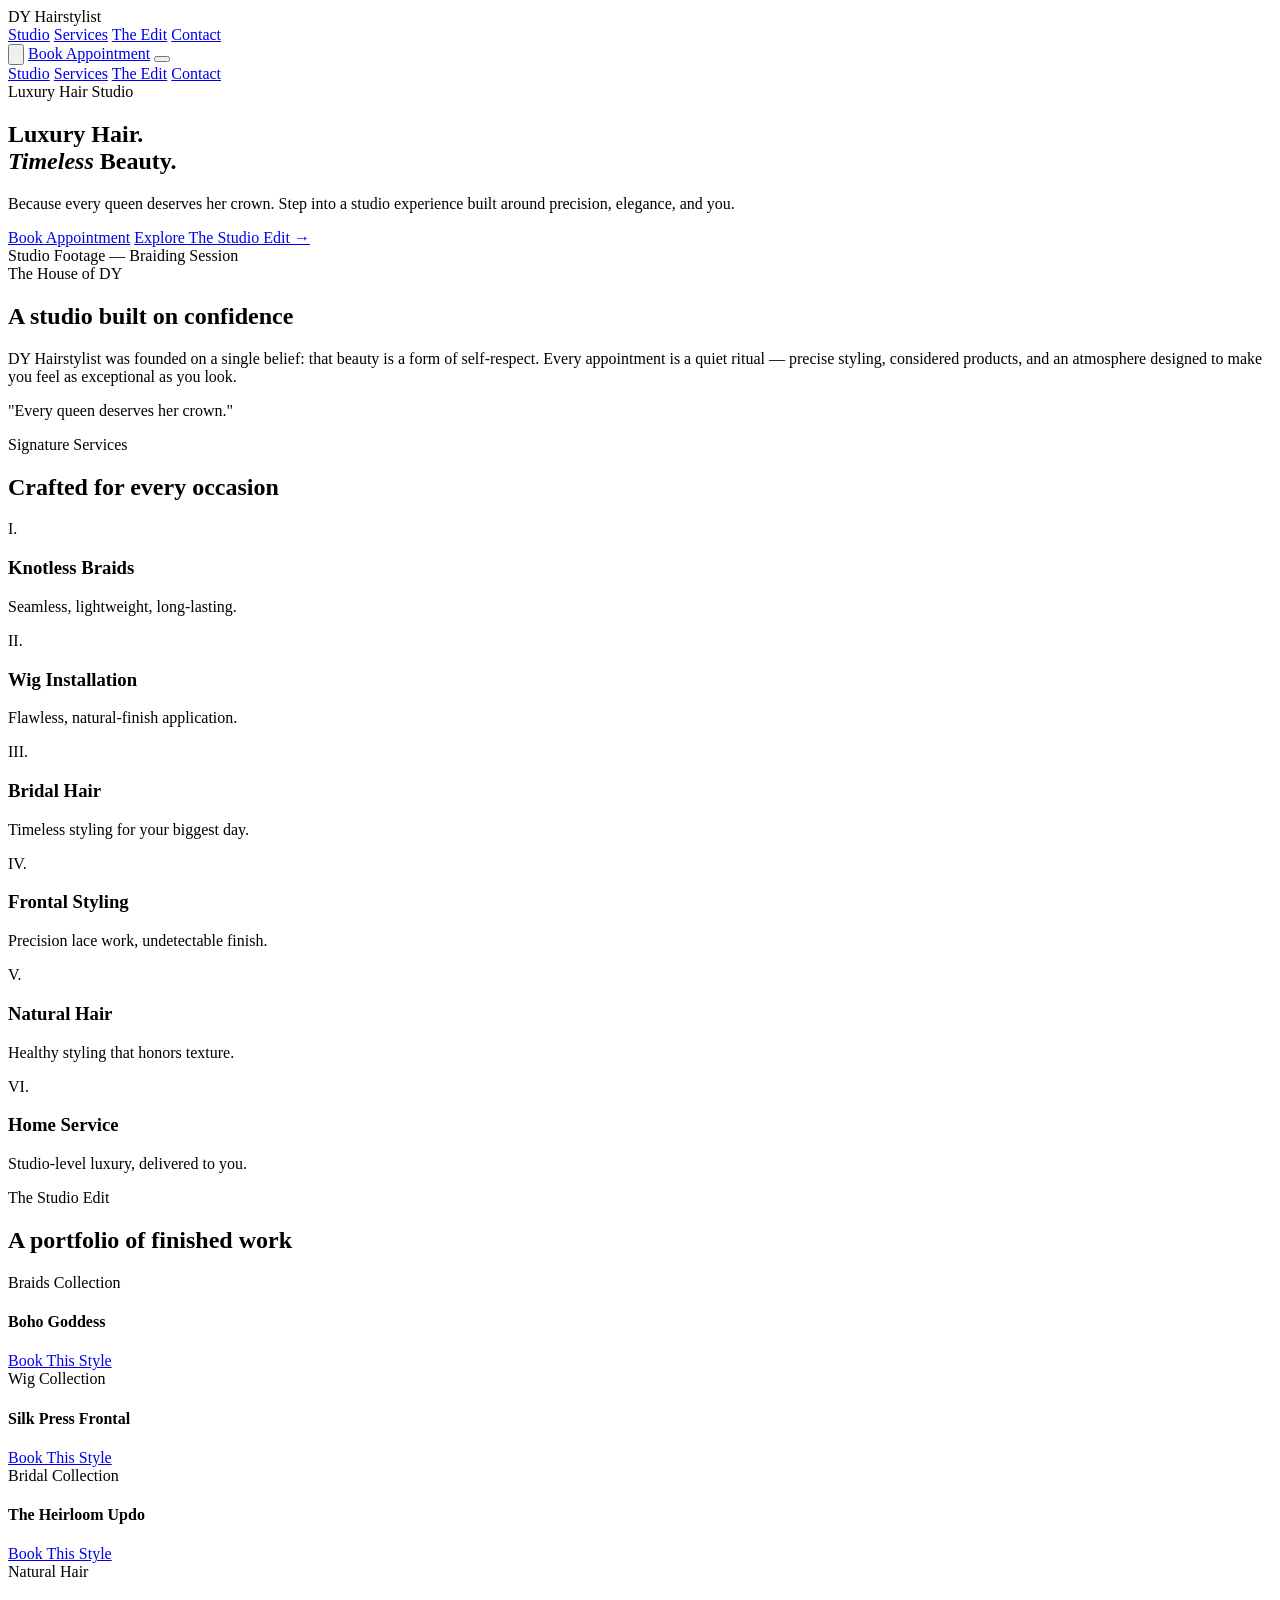
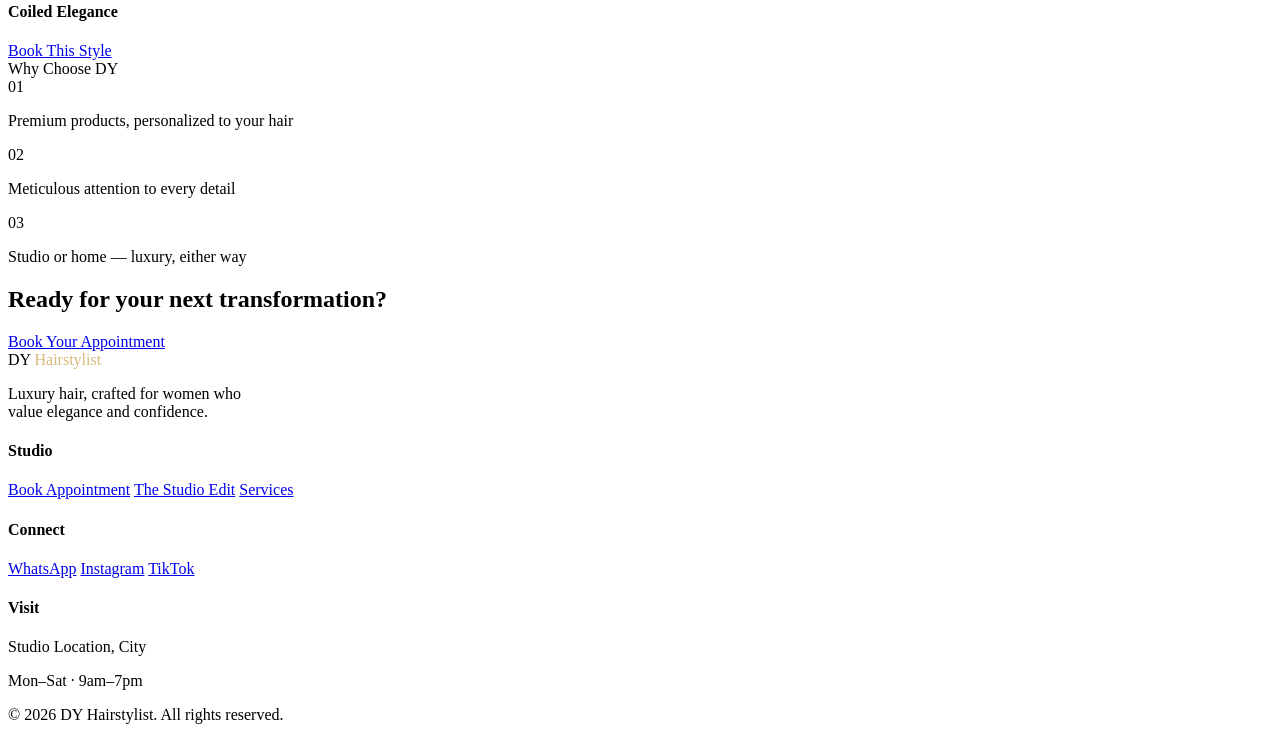
==== index.html @ 1b5a8c2c "commit" ====
<!DOCTYPE html>
<html lang="en">
<head>
<meta charset="UTF-8">
<meta name="viewport" content="width=device-width, initial-scale=1.0">
<title>DY Hairstylist — Luxury Hair Studio</title>
<link rel="preconnect" href="https://fonts.googleapis.com">
<link href="https://fonts.googleapis.com/css2?family=Cormorant+Garamond:ital,wght@0,300;0,400;0,500;0,600;1,400;1,500&family=Poppins:wght@300;400;500;600&display=swap" rel="stylesheet">

</head>
<body>
 
<nav>
  <div class="logo">DY <span>Hairstylist</span></div>
  <div class="nav-links">
    <a href="#about">Studio</a>
    <a href="#services">Services</a>
    <a href="#edit">The Edit</a>
    <a href="#contact">Contact</a>
  </div>
  <div class="nav-right">
    <button class="theme-toggle" id="themeToggle" aria-label="Toggle dark mode">
      <span class="knob">
        <svg id="toggleIcon" viewBox="0 0 24 24" fill="none" stroke-width="2">
          <circle cx="12" cy="12" r="5"></circle>
        </svg>
      </span>
    </button>
    <a href="#" class="book-pill">Book Appointment</a>
    <button class="hamburger" id="hamburgerBtn" aria-label="Open menu">
      <span></span><span></span><span></span>
    </button>
  </div>
</nav>
 
<div class="menu-backdrop" id="menuBackdrop"></div>
<div class="mobile-menu" id="mobileMenu">
  <a href="#about">Studio</a>
  <a href="#services">Services</a>
  <a href="#edit">The Edit</a>
  <a href="#contact">Contact</a>
</div>
 
<section class="hero">
  <div class="hero-bg"></div>
  <div class="hero-weave"></div>
  <div class="hero-scrim"></div>
  <!--
    PLACEHOLDER: this hero-bg/hero-weave layer stands in for real footage.
    Swap <div class="hero-bg"></div> for:
    <video autoplay muted loop playsinline class="hero-bg"
           poster="braid-poster.jpg" style="object-fit:cover;width:100%;height:100%;">
      <source src="braiding-session.mp4" type="video/mp4">
    </video>
    Ideal footage/photo: a stylist braiding a client's hair in the studio —
    hands mid-motion, warm lighting, close enough to see the parting and technique.
  -->
  <div class="hero-copy">
    <span class="eyebrow">Luxury Hair Studio</span>
    <h1>Luxury Hair.<br><em>Timeless</em> Beauty.</h1>
    <p class="sub">Because every queen deserves her crown. Step into a studio experience built around precision, elegance, and you.</p>
    <div class="hero-ctas">
      <a href="#" class="btn-primary">Book Appointment</a>
      <a href="#edit" class="btn-ghost">Explore The Studio Edit →</a>
    </div>
  </div>
  <span class="hero-caption">Studio Footage — Braiding Session</span>
  <div class="scroll-cue"></div>
</section>
 
<section class="about" id="about">
  <div class="about-inner reveal">
    <span class="eyebrow">The House of DY</span>
    <h2>A studio built on confidence</h2>
    <p>DY Hairstylist was founded on a single belief: that beauty is a form of self-respect. Every appointment is a quiet ritual — precise styling, considered products, and an atmosphere designed to make you feel as exceptional as you look.</p>
    <p class="display">"Every queen deserves her crown."</p>
  </div>
</section>
 
<section id="services">
  <div class="section-head reveal">
    <span class="eyebrow">Signature Services</span>
    <h2>Crafted for every occasion</h2>
    <div class="rule"></div>
  </div>
  <div class="services-grid">
    <div class="service-card reveal reveal-stagger"><span class="num">I.</span><h3>Knotless Braids</h3><p>Seamless, lightweight, long-lasting.</p></div>
    <div class="service-card reveal reveal-stagger"><span class="num">II.</span><h3>Wig Installation</h3><p>Flawless, natural-finish application.</p></div>
    <div class="service-card reveal reveal-stagger"><span class="num">III.</span><h3>Bridal Hair</h3><p>Timeless styling for your biggest day.</p></div>
    <div class="service-card reveal reveal-stagger"><span class="num">IV.</span><h3>Frontal Styling</h3><p>Precision lace work, undetectable finish.</p></div>
    <div class="service-card reveal reveal-stagger"><span class="num">V.</span><h3>Natural Hair</h3><p>Healthy styling that honors texture.</p></div>
    <div class="service-card reveal reveal-stagger"><span class="num">VI.</span><h3>Home Service</h3><p>Studio-level luxury, delivered to you.</p></div>
  </div>
</section>
 
<section class="about" id="edit">
  <div class="section-head reveal">
    <span class="eyebrow">The Studio Edit</span>
    <h2>A portfolio of finished work</h2>
    <div class="rule"></div>
  </div>
  <div class="edit-grid">
    <div class="edit-card reveal reveal-stagger"><div class="info"><div class="cat">Braids Collection</div><h4>Boho Goddess</h4><a href="#" class="book-link">Book This Style</a></div></div>
    <div class="edit-card reveal reveal-stagger"><div class="info"><div class="cat">Wig Collection</div><h4>Silk Press Frontal</h4><a href="#" class="book-link">Book This Style</a></div></div>
    <div class="edit-card reveal reveal-stagger"><div class="info"><div class="cat">Bridal Collection</div><h4>The Heirloom Updo</h4><a href="#" class="book-link">Book This Style</a></div></div>
    <div class="edit-card reveal reveal-stagger"><div class="info"><div class="cat">Natural Hair</div><h4>Coiled Elegance</h4><a href="#" class="book-link">Book This Style</a></div></div>
  </div>
</section>
 
<section class="why-cta">
  <span class="eyebrow">Why Choose DY</span>
  <div class="why-pillars">
    <div class="pillar reveal reveal-stagger"><span class="eyebrow">01</span><p>Premium products, personalized to your hair</p></div>
    <div class="pillar reveal reveal-stagger"><span class="eyebrow">02</span><p>Meticulous attention to every detail</p></div>
    <div class="pillar reveal reveal-stagger"><span class="eyebrow">03</span><p>Studio or home — luxury, either way</p></div>
  </div>
  <h2>Ready for your next transformation?</h2>
  <a href="#" class="btn-dark">Book Your Appointment</a>
</section>
 
<footer id="contact">
  <div class="footer-grid">
    <div class="footer-col">
      <div class="logo">DY <span style="color:#D8B978">Hairstylist</span></div>
      <p style="margin-top:1rem; max-width:240px;">Luxury hair, crafted for women who value elegance and confidence.</p>
    </div>
    <div class="footer-col">
      <h4>Studio</h4>
      <a href="#">Book Appointment</a>
      <a href="#">The Studio Edit</a>
      <a href="#">Services</a>
    </div>
    <div class="footer-col">
      <h4>Connect</h4>
      <a href="#">WhatsApp</a>
      <a href="#">Instagram</a>
      <a href="#">TikTok</a>
    </div>
    <div class="footer-col">
      <h4>Visit</h4>
      <p>Studio Location, City</p>
      <p>Mon–Sat · 9am–7pm</p>
    </div>
  </div>
  <div class="footer-bottom">© 2026 DY Hairstylist. All rights reserved.</div>
</footer>
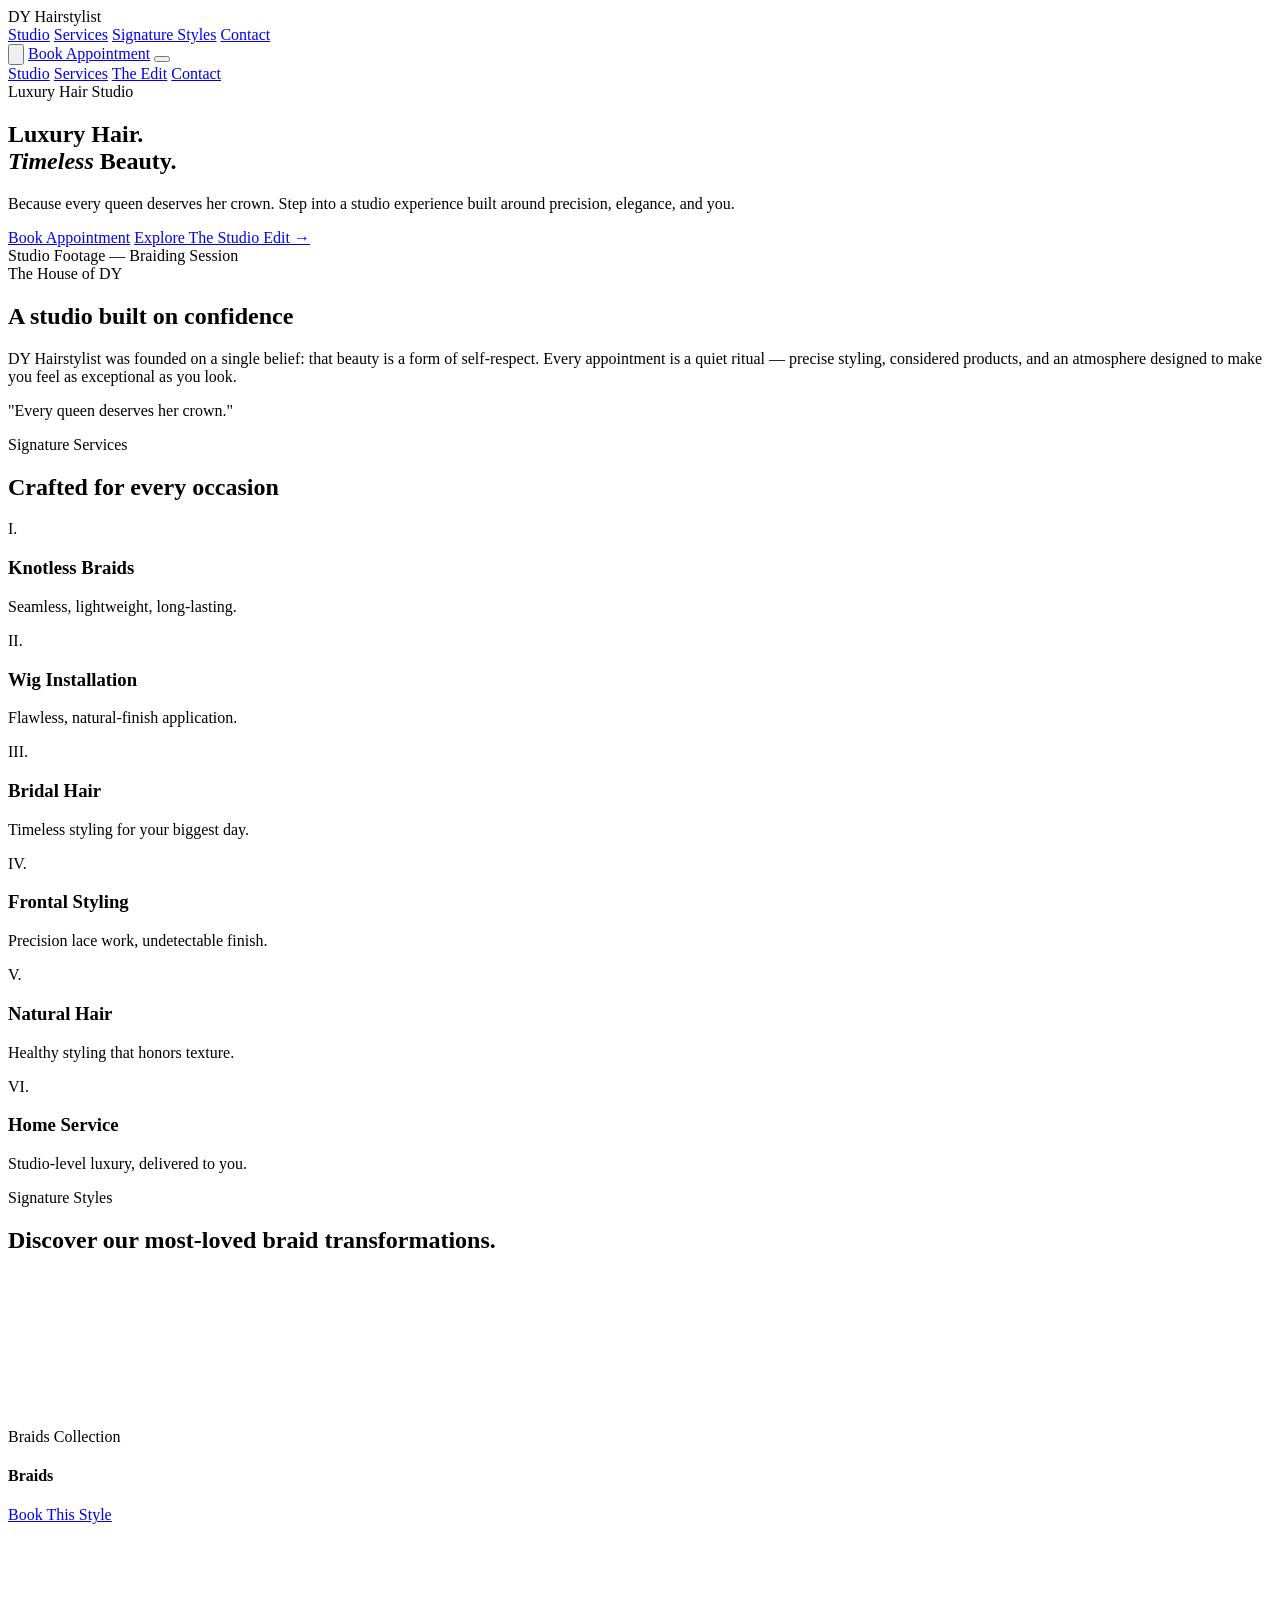
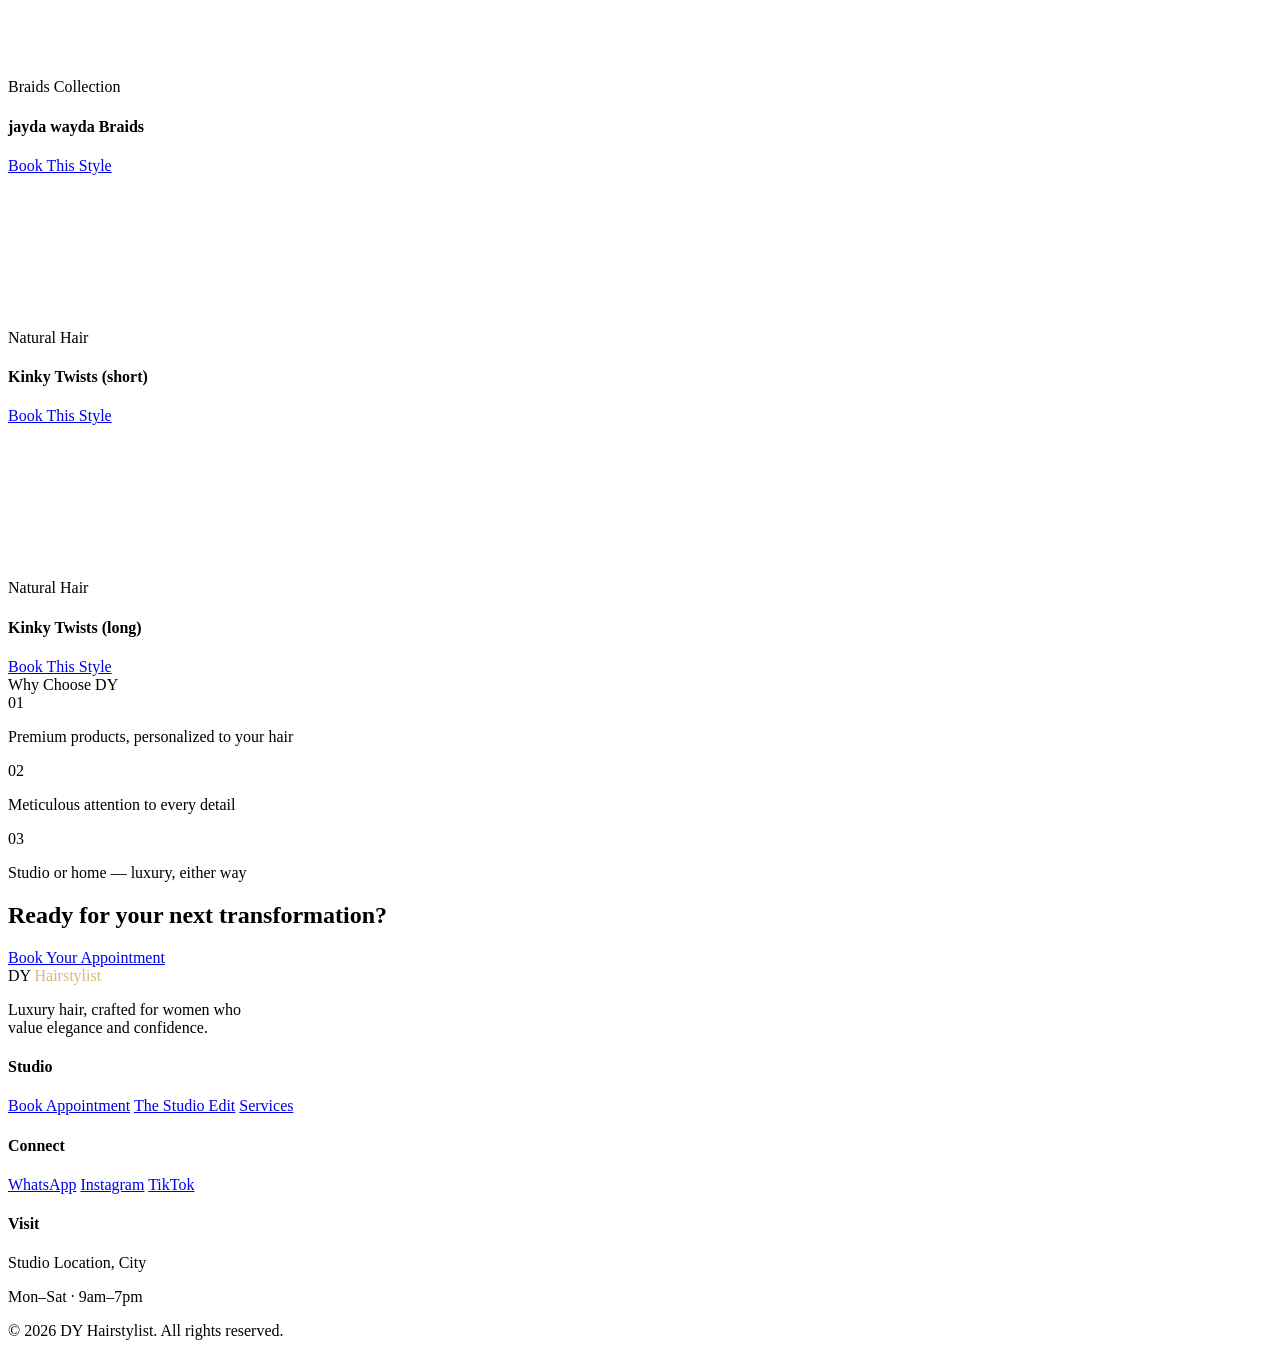
==== commit 82cdf084: "upgraded booking page" ====
--- a/index.html
+++ b/index.html
@@ -1,51 +1,55 @@
 <!DOCTYPE html>
 <html lang="en">
+
 <head>
-<meta charset="UTF-8">
-<meta name="viewport" content="width=device-width, initial-scale=1.0">
-<title>DY Hairstylist — Luxury Hair Studio</title>
-<link rel="preconnect" href="https://fonts.googleapis.com">
-<link href="https://fonts.googleapis.com/css2?family=Cormorant+Garamond:ital,wght@0,300;0,400;0,500;0,600;1,400;1,500&family=Poppins:wght@300;400;500;600&display=swap" rel="stylesheet">
+  <meta charset="UTF-8">
+  <meta name="viewport" content="width=device-width, initial-scale=1.0">
+  <title>DY Hairstylist — Luxury Hair Studio</title>
+  <link rel="preconnect" href="https://fonts.googleapis.com">
+  <link
+    href="https://fonts.googleapis.com/css2?family=Cormorant+Garamond:ital,wght@0,300;0,400;0,500;0,600;1,400;1,500&family=Poppins:wght@300;400;500;600&display=swap"
+    rel="stylesheet">
 
 </head>
+
 <body>
- 
-<nav>
-  <div class="logo">DY <span>Hairstylist</span></div>
-  <div class="nav-links">
+
+  <nav>
+    <div class="logo">DY <span>Hairstylist</span></div>
+    <div class="nav-links">
+      <a href="#about">Studio</a>
+      <a href="#services">Services</a>
+      <a href="#edit">Signature Styles</a>
+      <a href="#contact">Contact</a>
+    </div>
+    <div class="nav-right">
+      <button class="theme-toggle" id="themeToggle" aria-label="Toggle dark mode">
+        <span class="knob">
+          <svg id="toggleIcon" viewBox="0 0 24 24" fill="none" stroke-width="2">
+            <circle cx="12" cy="12" r="5"></circle>
+          </svg>
+        </span>
+      </button>
+      <a href="/booking.html" class="book-pill">Book Appointment</a>
+      <button class="hamburger" id="hamburgerBtn" aria-label="Open menu">
+        <span></span><span></span><span></span>
+      </button>
+    </div>
+  </nav>
+
+  <div class="menu-backdrop" id="menuBackdrop"></div>
+  <div class="mobile-menu" id="mobileMenu">
     <a href="#about">Studio</a>
     <a href="#services">Services</a>
     <a href="#edit">The Edit</a>
     <a href="#contact">Contact</a>
   </div>
-  <div class="nav-right">
-    <button class="theme-toggle" id="themeToggle" aria-label="Toggle dark mode">
-      <span class="knob">
-        <svg id="toggleIcon" viewBox="0 0 24 24" fill="none" stroke-width="2">
-          <circle cx="12" cy="12" r="5"></circle>
-        </svg>
-      </span>
-    </button>
-    <a href="#" class="book-pill">Book Appointment</a>
-    <button class="hamburger" id="hamburgerBtn" aria-label="Open menu">
-      <span></span><span></span><span></span>
-    </button>
-  </div>
-</nav>
- 
-<div class="menu-backdrop" id="menuBackdrop"></div>
-<div class="mobile-menu" id="mobileMenu">
-  <a href="#about">Studio</a>
-  <a href="#services">Services</a>
-  <a href="#edit">The Edit</a>
-  <a href="#contact">Contact</a>
-</div>
- 
-<section class="hero">
-  <div class="hero-bg"></div>
-  <div class="hero-weave"></div>
-  <div class="hero-scrim"></div>
-  <!--
+
+  <section class="hero">
+    <div class="hero-bg"></div>
+    <div class="hero-weave"></div>
+    <div class="hero-scrim"></div>
+    <!--
     PLACEHOLDER: this hero-bg/hero-weave layer stands in for real footage.
     Swap <div class="hero-bg"></div> for:
     <video autoplay muted loop playsinline class="hero-bg"
@@ -55,92 +59,172 @@
     Ideal footage/photo: a stylist braiding a client's hair in the studio —
     hands mid-motion, warm lighting, close enough to see the parting and technique.
   -->
-  <div class="hero-copy">
-    <span class="eyebrow">Luxury Hair Studio</span>
-    <h1>Luxury Hair.<br><em>Timeless</em> Beauty.</h1>
-    <p class="sub">Because every queen deserves her crown. Step into a studio experience built around precision, elegance, and you.</p>
-    <div class="hero-ctas">
-      <a href="#" class="btn-primary">Book Appointment</a>
-      <a href="#edit" class="btn-ghost">Explore The Studio Edit →</a>
-    </div>
-  </div>
-  <span class="hero-caption">Studio Footage — Braiding Session</span>
-  <div class="scroll-cue"></div>
-</section>
- 
-<section class="about" id="about">
-  <div class="about-inner reveal">
-    <span class="eyebrow">The House of DY</span>
-    <h2>A studio built on confidence</h2>
-    <p>DY Hairstylist was founded on a single belief: that beauty is a form of self-respect. Every appointment is a quiet ritual — precise styling, considered products, and an atmosphere designed to make you feel as exceptional as you look.</p>
-    <p class="display">"Every queen deserves her crown."</p>
-  </div>
-</section>
- 
-<section id="services">
-  <div class="section-head reveal">
-    <span class="eyebrow">Signature Services</span>
-    <h2>Crafted for every occasion</h2>
-    <div class="rule"></div>
-  </div>
-  <div class="services-grid">
-    <div class="service-card reveal reveal-stagger"><span class="num">I.</span><h3>Knotless Braids</h3><p>Seamless, lightweight, long-lasting.</p></div>
-    <div class="service-card reveal reveal-stagger"><span class="num">II.</span><h3>Wig Installation</h3><p>Flawless, natural-finish application.</p></div>
-    <div class="service-card reveal reveal-stagger"><span class="num">III.</span><h3>Bridal Hair</h3><p>Timeless styling for your biggest day.</p></div>
-    <div class="service-card reveal reveal-stagger"><span class="num">IV.</span><h3>Frontal Styling</h3><p>Precision lace work, undetectable finish.</p></div>
-    <div class="service-card reveal reveal-stagger"><span class="num">V.</span><h3>Natural Hair</h3><p>Healthy styling that honors texture.</p></div>
-    <div class="service-card reveal reveal-stagger"><span class="num">VI.</span><h3>Home Service</h3><p>Studio-level luxury, delivered to you.</p></div>
-  </div>
-</section>
- 
-<section class="about" id="edit">
-  <div class="section-head reveal">
-    <span class="eyebrow">The Studio Edit</span>
-    <h2>A portfolio of finished work</h2>
-    <div class="rule"></div>
-  </div>
-  <div class="edit-grid">
-    <div class="edit-card reveal reveal-stagger"><div class="info"><div class="cat">Braids Collection</div><h4>Boho Goddess</h4><a href="#" class="book-link">Book This Style</a></div></div>
-    <div class="edit-card reveal reveal-stagger"><div class="info"><div class="cat">Wig Collection</div><h4>Silk Press Frontal</h4><a href="#" class="book-link">Book This Style</a></div></div>
-    <div class="edit-card reveal reveal-stagger"><div class="info"><div class="cat">Bridal Collection</div><h4>The Heirloom Updo</h4><a href="#" class="book-link">Book This Style</a></div></div>
-    <div class="edit-card reveal reveal-stagger"><div class="info"><div class="cat">Natural Hair</div><h4>Coiled Elegance</h4><a href="#" class="book-link">Book This Style</a></div></div>
-  </div>
-</section>
- 
-<section class="why-cta">
-  <span class="eyebrow">Why Choose DY</span>
-  <div class="why-pillars">
-    <div class="pillar reveal reveal-stagger"><span class="eyebrow">01</span><p>Premium products, personalized to your hair</p></div>
-    <div class="pillar reveal reveal-stagger"><span class="eyebrow">02</span><p>Meticulous attention to every detail</p></div>
-    <div class="pillar reveal reveal-stagger"><span class="eyebrow">03</span><p>Studio or home — luxury, either way</p></div>
-  </div>
-  <h2>Ready for your next transformation?</h2>
-  <a href="#" class="btn-dark">Book Your Appointment</a>
-</section>
- 
-<footer id="contact">
-  <div class="footer-grid">
-    <div class="footer-col">
-      <div class="logo">DY <span style="color:#D8B978">Hairstylist</span></div>
-      <p style="margin-top:1rem; max-width:240px;">Luxury hair, crafted for women who value elegance and confidence.</p>
-    </div>
-    <div class="footer-col">
-      <h4>Studio</h4>
-      <a href="#">Book Appointment</a>
-      <a href="#">The Studio Edit</a>
-      <a href="#">Services</a>
-    </div>
-    <div class="footer-col">
-      <h4>Connect</h4>
-      <a href="#">WhatsApp</a>
-      <a href="#">Instagram</a>
-      <a href="#">TikTok</a>
-    </div>
-    <div class="footer-col">
-      <h4>Visit</h4>
-      <p>Studio Location, City</p>
-      <p>Mon–Sat · 9am–7pm</p>
-    </div>
-  </div>
-  <div class="footer-bottom">© 2026 DY Hairstylist. All rights reserved.</div>
-</footer>
+    <div class="hero-copy">
+      <span class="eyebrow">Luxury Hair Studio</span>
+      <h1>Luxury Hair.<br><em>Timeless</em> Beauty.</h1>
+      <p class="sub">Because every queen deserves her crown. Step into a studio experience built around precision,
+        elegance, and you.</p>
+      <div class="hero-ctas">
+        <a href="/booking.html" class="btn-primary">Book Appointment</a>
+        <a href="#edit" class="btn-ghost">Explore The Studio Edit →</a>
+      </div>
+    </div>
+    <span class="hero-caption">Studio Footage — Braiding Session</span>
+    <div class="scroll-cue"></div>
+  </section>
+
+  <section class="about" id="about">
+    <div class="about-inner reveal">
+      <span class="eyebrow">The House of DY</span>
+      <h2>A studio built on confidence</h2>
+      <p>DY Hairstylist was founded on a single belief: that beauty is a form of self-respect. Every appointment is a
+        quiet ritual — precise styling, considered products, and an atmosphere designed to make you feel as exceptional
+        as you look.</p>
+      <p class="display">"Every queen deserves her crown."</p>
+    </div>
+  </section>
+
+  <section id="services">
+    <div class="section-head reveal">
+      <span class="eyebrow">Signature Services</span>
+      <h2>Crafted for every occasion</h2>
+      <div class="rule"></div>
+    </div>
+    <div class="services-grid">
+      <div class="service-card reveal reveal-stagger"><span class="num">I.</span>
+        <h3>Knotless Braids</h3>
+        <p>Seamless, lightweight, long-lasting.</p>
+      </div>
+      <div class="service-card reveal reveal-stagger"><span class="num">II.</span>
+        <h3>Wig Installation</h3>
+        <p>Flawless, natural-finish application.</p>
+      </div>
+      <div class="service-card reveal reveal-stagger"><span class="num">III.</span>
+        <h3>Bridal Hair</h3>
+        <p>Timeless styling for your biggest day.</p>
+      </div>
+      <div class="service-card reveal reveal-stagger"><span class="num">IV.</span>
+        <h3>Frontal Styling</h3>
+        <p>Precision lace work, undetectable finish.</p>
+      </div>
+      <div class="service-card reveal reveal-stagger"><span class="num">V.</span>
+        <h3>Natural Hair</h3>
+        <p>Healthy styling that honors texture.</p>
+      </div>
+      <div class="service-card reveal reveal-stagger"><span class="num">VI.</span>
+        <h3>Home Service</h3>
+        <p>Studio-level luxury, delivered to you.</p>
+      </div>
+    </div>
+  </section>
+
+  <section class="about" id="edit">
+
+    <div class="section-head reveal">
+      <span class="eyebrow">Signature Styles</span>
+      <h2>Discover our most-loved braid transformations.</h2>
+      <div class="rule"></div>
+    </div>
+
+    <div class="edit-grid">
+
+      <!-- Card 1 -->
+      <div class="edit-card reveal reveal-stagger">
+        <video autoplay muted loop playsinline>
+          <source src="/braids_collections/Goddes braids.mp4" type="video/mp4">
+        </video>
+
+        <div class="info">
+          <div class="cat">Braids Collection</div>
+          <h4> Braids</h4>
+          <a href="/booking.html" class="book-link">Book This Style</a>
+        </div>
+      </div>
+
+      <!-- Card 2 -->
+      <div class="edit-card reveal reveal-stagger">
+        <video autoplay muted loop playsinline>
+          <source src="/braids_collections/jayda wayda Braids.mp4" type="video/mp4">
+        </video>
+
+        <div class="info">
+          <div class="cat">Braids Collection</div>
+          <h4>jayda wayda Braids</h4>
+          <a href="/booking.html" class="book-link">Book This Style</a>
+        </div>
+      </div>
+
+      <!-- Card 3 -->
+      <div class="edit-card reveal reveal-stagger">
+        <video autoplay muted loop playsinline>
+          <source src="/braids_collections/Kinky Twists short.mp4" type="video/mp4">
+        </video>
+
+        <div class="info">
+          <div class="cat">Natural Hair</div>
+          <h4>Kinky Twists (short) </h4>
+          <a href="/booking.html" class="book-link">Book This Style</a>
+        </div>
+      </div>
+
+      <!-- Card 4 -->
+      <div class="edit-card reveal reveal-stagger">
+        <video autoplay muted loop playsinline>
+          <source src="/braids_collections/Kinky Twists short.mp4" type="video/mp4">
+        </video>
+
+        <div class="info">
+          <div class="cat">Natural Hair</div>
+          <h4>Kinky Twists (long) </h4>
+          <a href="/booking.html" class="book-link">Book This Style</a>
+        </div>
+      </div>
+
+    </div>
+
+  </section>
+
+  <section class="why-cta">
+    <span class="eyebrow">Why Choose DY</span>
+    <div class="why-pillars">
+      <div class="pillar reveal reveal-stagger"><span class="eyebrow">01</span>
+        <p>Premium products, personalized to your hair</p>
+      </div>
+      <div class="pillar reveal reveal-stagger"><span class="eyebrow">02</span>
+        <p>Meticulous attention to every detail</p>
+      </div>
+      <div class="pillar reveal reveal-stagger"><span class="eyebrow">03</span>
+        <p>Studio or home — luxury, either way</p>
+      </div>
+    </div>
+    <h2>Ready for your next transformation?</h2>
+    <a href="/booking.html" class="btn-dark">Book Your Appointment</a>
+  </section>
+
+  <footer id="contact">
+    <div class="footer-grid">
+      <div class="footer-col">
+        <div class="logo">DY <span style="color:#D8B978">Hairstylist</span></div>
+        <p style="margin-top:1rem; max-width:240px;">Luxury hair, crafted for women who value elegance and confidence.
+        </p>
+      </div>
+      <div class="footer-col">
+        <h4>Studio</h4>
+        <a href="/booking.html">Book Appointment</a>
+        <a href="about">The Studio Edit</a>
+        <a href="services">Services</a>
+      </div>
+      <div class="footer-col">
+        <h4>Connect</h4>
+        <a href="/booking.html">WhatsApp</a>
+        <a href="https://www.instagram.com/dyhairstylist29?igsh=ejQ3ZHoxNHY3MTBs -IG">Instagram</a>
+        <a href="https://www.tiktok.com/@dy_hairstylist?is_from_webapp=1&sender_device=pc">TikTok</a>
+      </div>
+      <div class="footer-col">
+        <h4>Visit</h4>
+        <p>Studio Location, City</p>
+        <p>Mon–Sat · 9am–7pm</p>
+      </div>
+    </div>
+    <div class="footer-bottom">© 2026 DY Hairstylist. All rights reserved.</div>
+  </footer>
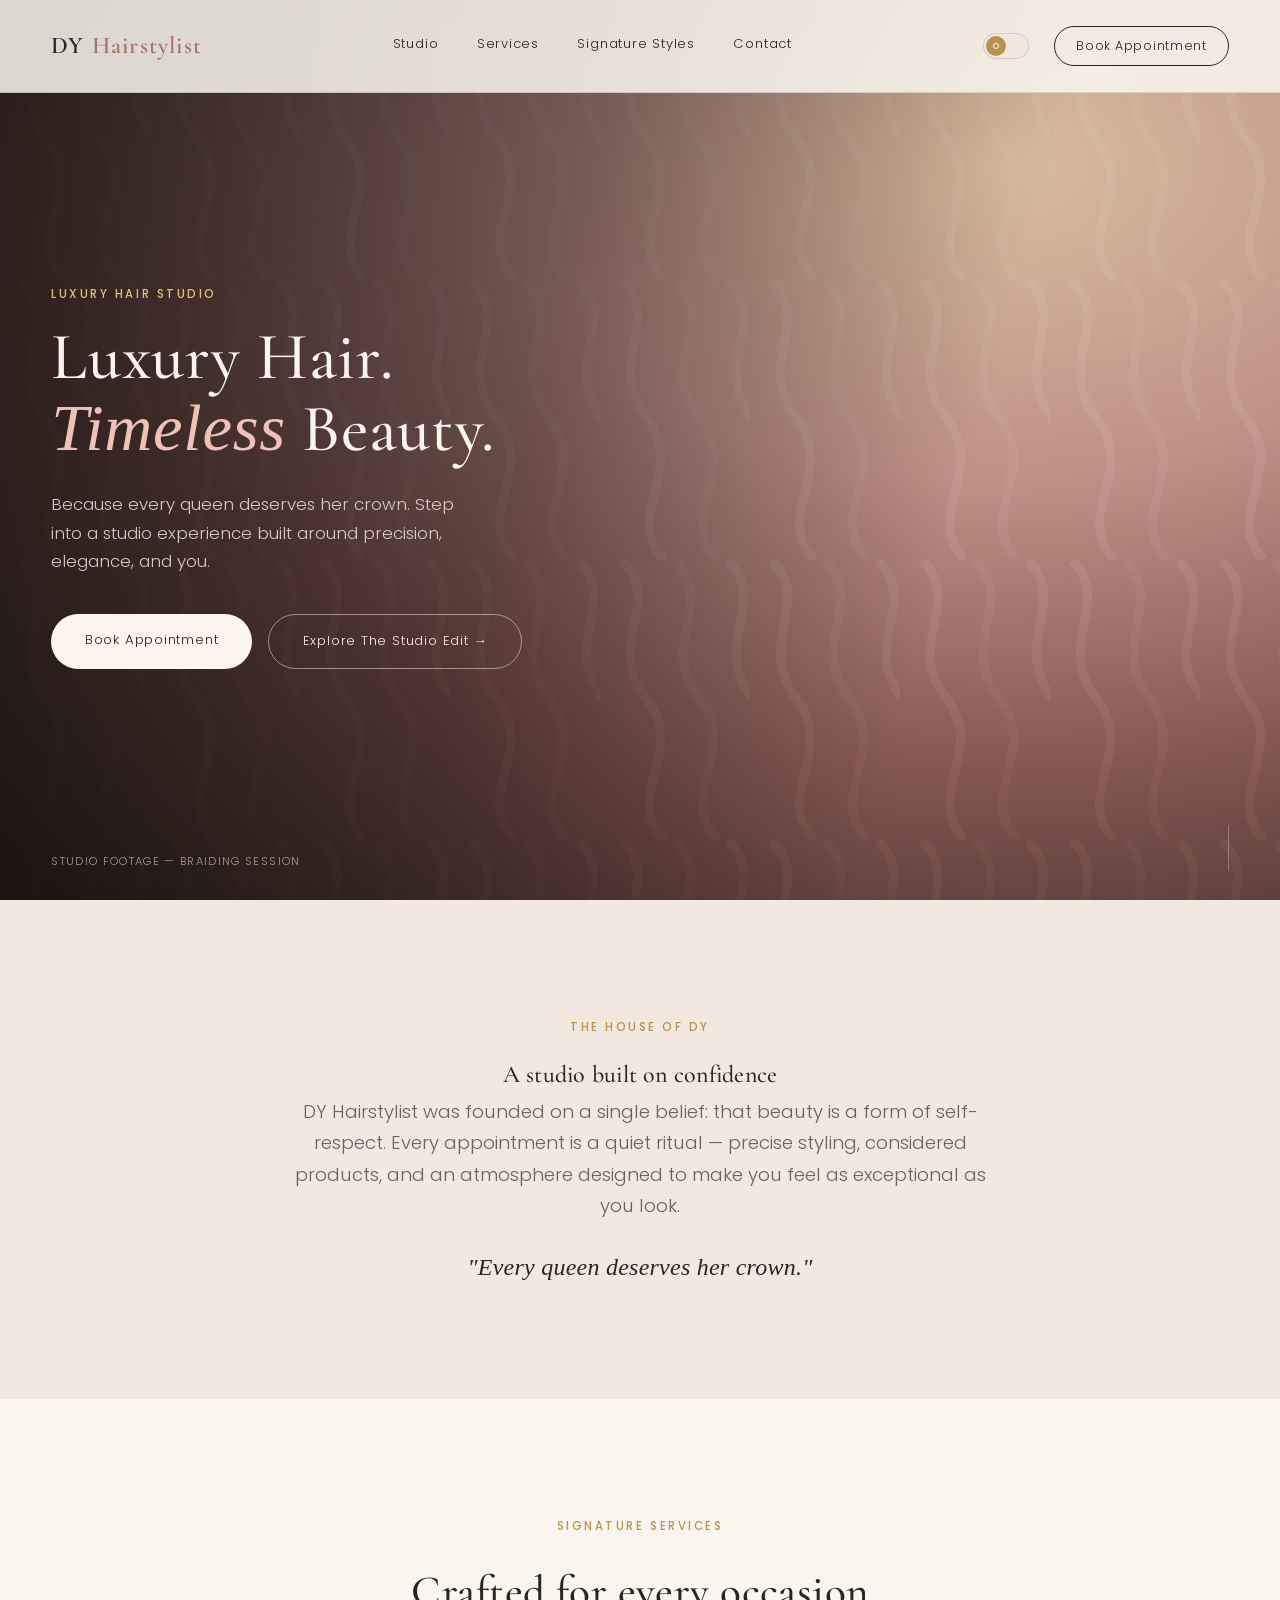
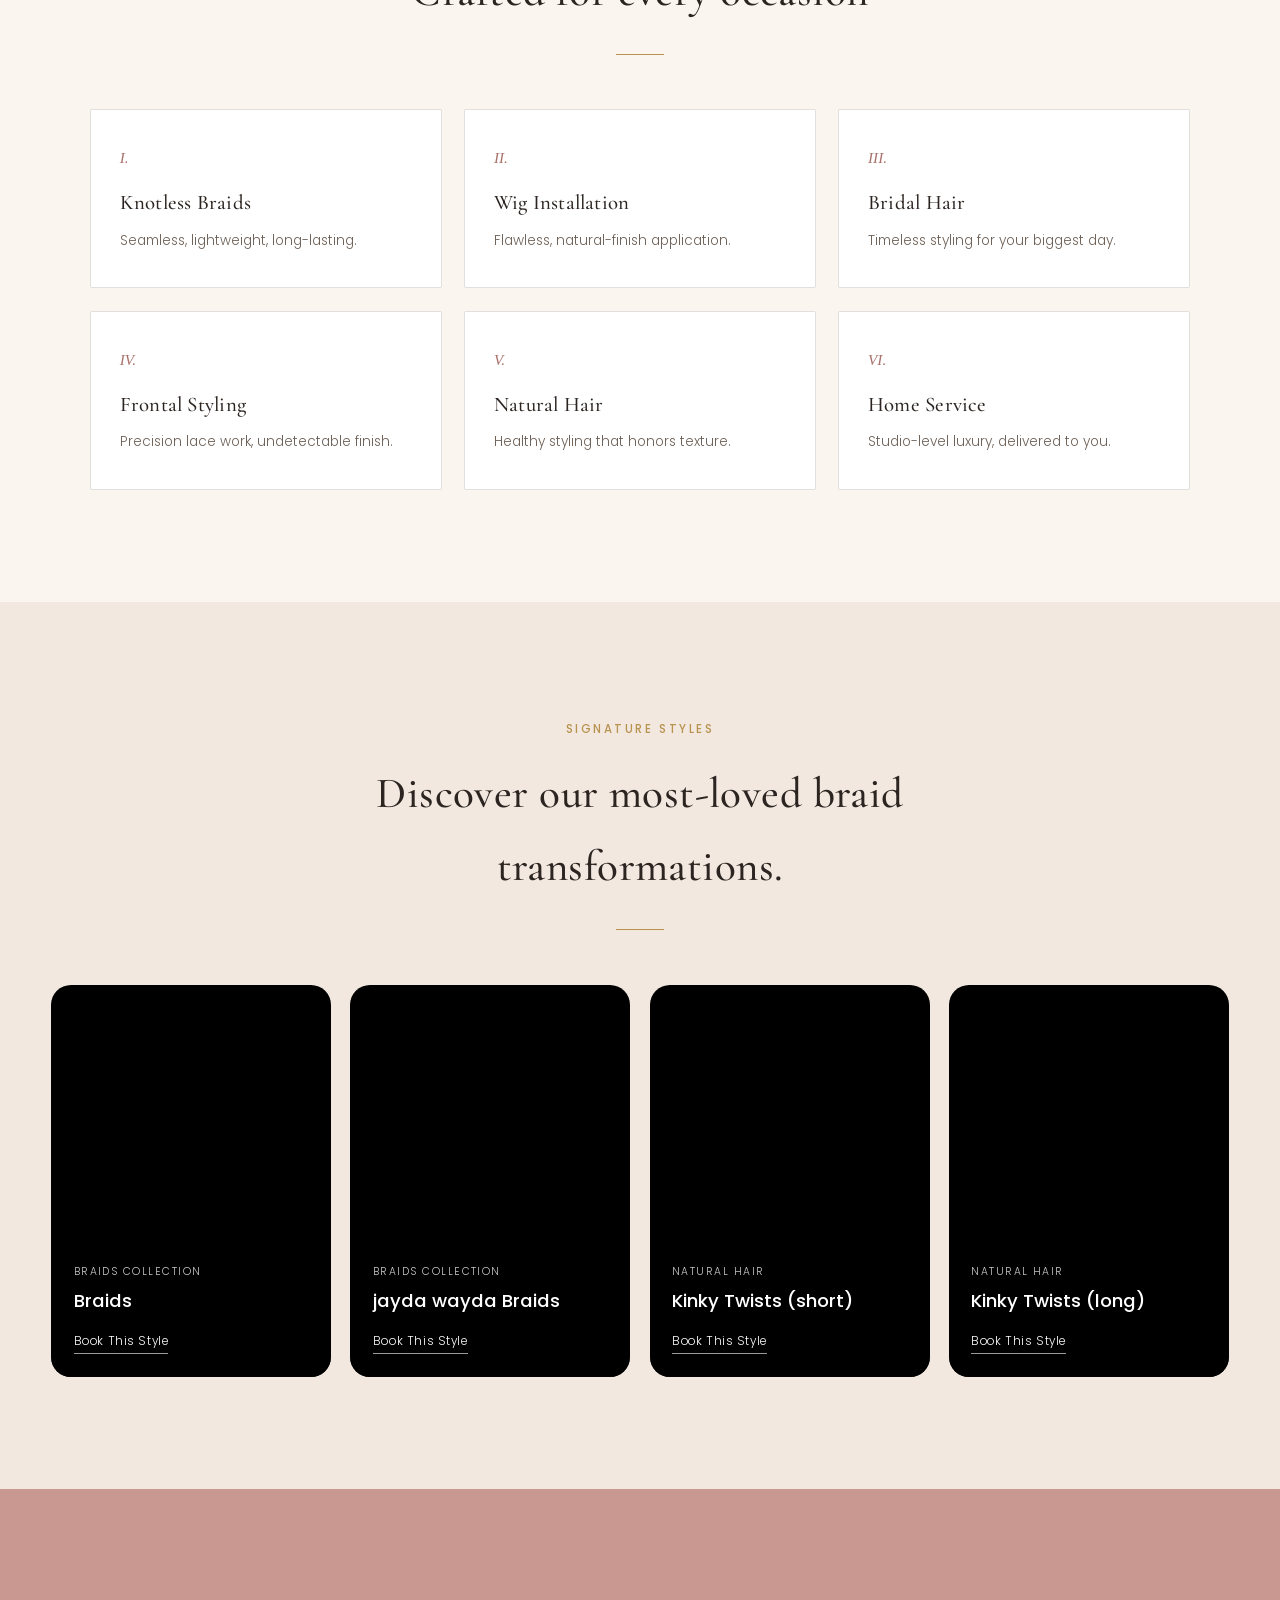
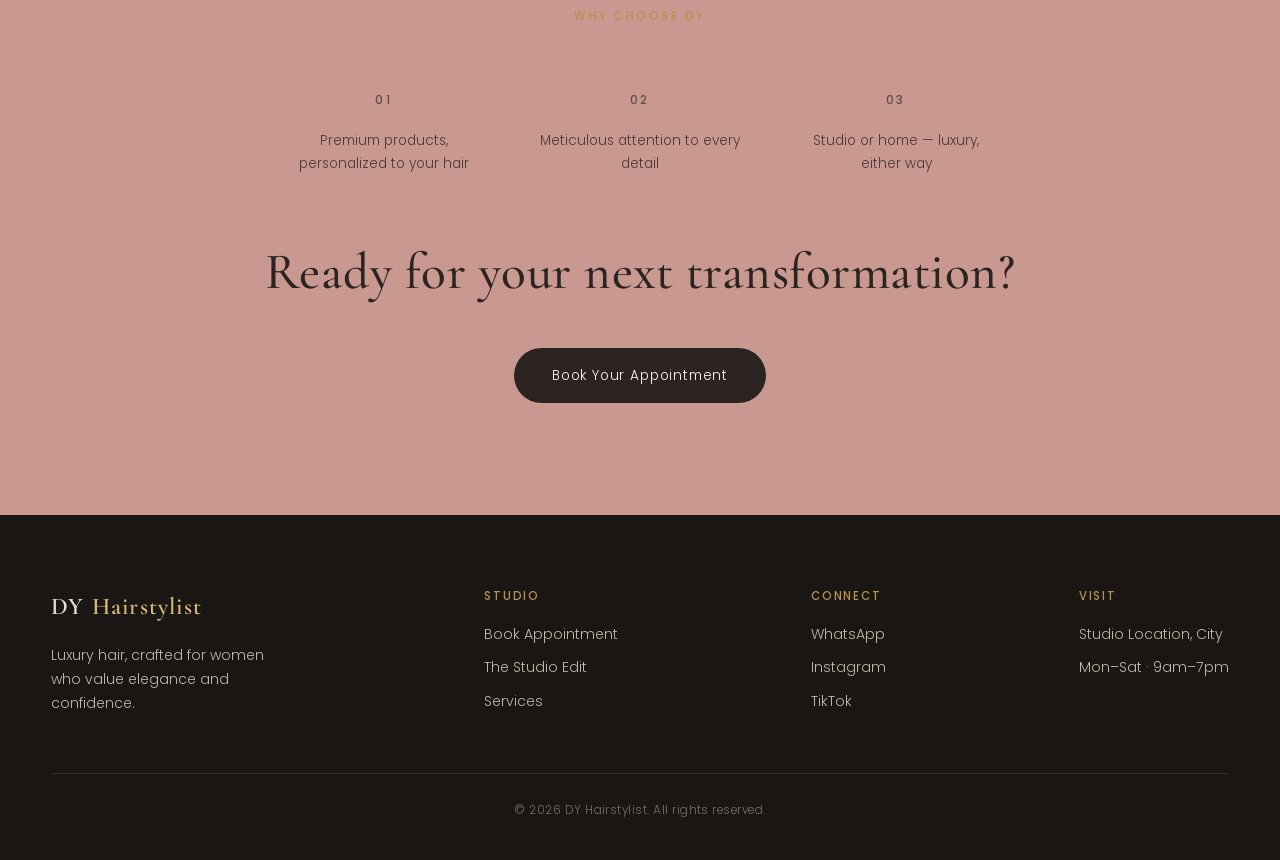
==== commit b3c90318: "fix errors" ====
--- a/index.html
+++ b/index.html
@@ -9,6 +9,7 @@
   <link
     href="https://fonts.googleapis.com/css2?family=Cormorant+Garamond:ital,wght@0,300;0,400;0,500;0,600;1,400;1,500&family=Poppins:wght@300;400;500;600&display=swap"
     rel="stylesheet">
+    <link rel="stylesheet" href="/style.css">
 
 </head>
 
@@ -227,4 +228,8 @@
       </div>
     </div>
     <div class="footer-bottom">© 2026 DY Hairstylist. All rights reserved.</div>
-  </footer>+  </footer>
+    
+  <script src="/script.js"></script>
+  </body>
+  </html>
--- a/style.css
+++ b/style.css
@@ -0,0 +1,834 @@
+  :root {
+    --bg: #FAF6EF;
+    --bg-alt: #F2E8DF;
+    --bg-panel: #EFE3D8;
+    --text: #2B2420;
+    --text-soft: #6E6157;
+    --accent-rose: #C99891;
+    --accent-rose-deep: #A9716A;
+    --accent-gold: #B8924F;
+    --line: rgba(43, 36, 32, 0.14);
+    --card-bg: #FFFFFF;
+    --shadow: rgba(43, 36, 32, 0.08);
+    --transition: 0.5s cubic-bezier(.4, 0, .2, 1);
+  }
+
+  html[data-theme="dark"] {
+    --bg: #1A1614;
+    --bg-alt: #221C19;
+    --bg-panel: #2A2220;
+    --text: #F3ECE3;
+    --text-soft: #C2B5AA;
+    --accent-rose: #DBACA5;
+    --accent-rose-deep: #E8C2BB;
+    --accent-gold: #D8B978;
+    --line: rgba(243, 236, 227, 0.14);
+    --card-bg: #241E1B;
+    --shadow: rgba(0, 0, 0, 0.35);
+  }
+
+  * {
+    margin: 0;
+    padding: 0;
+    box-sizing: border-box;
+  }
+
+  html {
+    scroll-behavior: smooth;
+  }
+
+  body {
+    background: var(--bg);
+    color: var(--text);
+    font-family: 'Poppins', sans-serif;
+    font-weight: 300;
+    line-height: 1.7;
+    transition: background var(--transition), color var(--transition);
+    overflow-x: hidden;
+  }
+
+  h1,
+  h2,
+  h3,
+  .display {
+    font-family: 'Cormorant Garamond', serif;
+    font-weight: 500;
+    letter-spacing: 0.01em;
+  }
+
+  .eyebrow {
+    font-family: 'Poppins', sans-serif;
+    font-size: 0.72rem;
+    letter-spacing: 0.22em;
+    text-transform: uppercase;
+    color: var(--accent-gold);
+    font-weight: 500;
+    display: inline-block;
+    margin-bottom: 1.1rem;
+  }
+
+  a {
+    color: inherit;
+    text-decoration: none;
+  }
+
+  img,
+  svg {
+    display: block;
+    max-width: 100%;
+  }
+
+  /* ---------- NAV ---------- */
+  nav {
+    position: fixed;
+    top: 0;
+    left: 0;
+    right: 0;
+    z-index: 100;
+    display: flex;
+    align-items: center;
+    justify-content: space-between;
+    padding: 1.6rem 4vw;
+    background: color-mix(in srgb, var(--bg) 86%, transparent);
+    backdrop-filter: blur(10px);
+    border-bottom: 1px solid var(--line);
+    transition: background var(--transition), border-color var(--transition);
+  }
+
+  .logo {
+    font-family: 'Cormorant Garamond', serif;
+    font-size: 1.5rem;
+    font-weight: 600;
+    letter-spacing: 0.05em;
+  }
+
+  .logo span {
+    color: var(--accent-rose-deep);
+  }
+
+  .nav-links {
+    display: flex;
+    gap: 2.4rem;
+    font-size: 0.82rem;
+    letter-spacing: 0.06em;
+  }
+
+  .nav-links a {
+    position: relative;
+    padding-bottom: 4px;
+  }
+
+  .nav-links a::after {
+    content: "";
+    position: absolute;
+    left: 0;
+    bottom: 0;
+    width: 0%;
+    height: 1px;
+    background: var(--accent-gold);
+    transition: width 0.4s ease;
+  }
+
+  .nav-links a:hover::after {
+    width: 100%;
+  }
+
+  .nav-right {
+    display: flex;
+    align-items: center;
+    gap: 1.6rem;
+  }
+
+  .book-pill {
+    border: 1px solid var(--text);
+    padding: 0.55rem 1.3rem;
+    border-radius: 100px;
+    font-size: 0.78rem;
+    letter-spacing: 0.06em;
+    transition: background var(--transition), color var(--transition), border-color var(--transition);
+  }
+
+  .book-pill:hover {
+    background: var(--text);
+    color: var(--bg);
+  }
+
+  .theme-toggle {
+    width: 46px;
+    height: 26px;
+    border-radius: 100px;
+    border: 1px solid var(--line);
+    background: var(--bg-alt);
+    position: relative;
+    cursor: pointer;
+    display: flex;
+    align-items: center;
+    padding: 2px;
+    transition: background var(--transition);
+  }
+
+  .theme-toggle .knob {
+    width: 20px;
+    height: 20px;
+    border-radius: 50%;
+    background: var(--accent-gold);
+    display: flex;
+    align-items: center;
+    justify-content: center;
+    transform: translateX(0px);
+    transition: transform 0.4s cubic-bezier(.4, 0, .2, 1), background 0.4s;
+  }
+
+  html[data-theme="dark"] .theme-toggle .knob {
+    transform: translateX(18px);
+  }
+
+  .theme-toggle svg {
+    width: 12px;
+    height: 12px;
+    stroke: var(--bg);
+  }
+
+  /* ---------- HERO ---------- */
+  .hero {
+    position: relative;
+    min-height: 100vh;
+    display: flex;
+    align-items: center;
+    overflow: hidden;
+    padding: 0 4vw;
+  }
+
+  .hero-bg {
+    position: absolute;
+    inset: 0;
+    z-index: 0;
+    background: radial-gradient(120% 110% at 78% 18%, #E9CCAA 0%, #CE9B92 32%, #8C5C56 62%, #2B1E1B 100%);
+    transform: scale(1);
+    animation: kenburns 24s ease-in-out infinite alternate;
+  }
+
+  html[data-theme="dark"] .hero-bg {
+    background: radial-gradient(120% 110% at 78% 18%, #6E4A42 0%, #4A332E 38%, #281E1A 68%, #120E0C 100%);
+  }
+
+  @keyframes kenburns {
+    from {
+      transform: scale(1) translate(0, 0);
+    }
+
+    to {
+      transform: scale(1.09) translate(-1.5%, -1.5%);
+    }
+  }
+
+  .hero-weave {
+    position: absolute;
+    inset: 0;
+    z-index: 1;
+    opacity: 0.16;
+    mix-blend-mode: overlay;
+    background-repeat: repeat;
+    background-size: 150px 280px;
+    background-image: url("data:image/svg+xml,<svg xmlns='http://www.w3.org/2000/svg' width='150' height='280'><path d='M22,0 C64,42 4,84 46,138 C88,192 22,234 64,280' stroke='white' stroke-width='9' fill='none' opacity='0.55'/><path d='M75,0 C117,42 57,84 99,138 C141,192 75,234 117,280' stroke='white' stroke-width='9' fill='none' opacity='0.35'/><path d='M128,0 C170,42 110,84 152,138 C194,192 128,234 170,280' stroke='white' stroke-width='9' fill='none' opacity='0.5'/></svg>");
+  }
+
+  .hero-scrim {
+    position: absolute;
+    inset: 0;
+    z-index: 2;
+    background: linear-gradient(105deg, rgba(18, 14, 12, 0.8) 0%, rgba(18, 14, 12, 0.48) 42%, rgba(18, 14, 12, 0.08) 72%);
+  }
+
+  html[data-theme="dark"] .hero-scrim {
+    background: linear-gradient(105deg, rgba(8, 6, 5, 0.88) 0%, rgba(8, 6, 5, 0.58) 42%, rgba(8, 6, 5, 0.15) 72%);
+  }
+
+  @media (prefers-reduced-motion: reduce) {
+    .hero-bg {
+      animation: none;
+    }
+  }
+
+  .hero-copy {
+    position: relative;
+    z-index: 3;
+    max-width: 560px;
+    padding: 9rem 0 6rem;
+  }
+
+  .hero-copy .eyebrow {
+    color: #E3C078;
+  }
+
+  .hero-copy h1 {
+    font-size: clamp(2.8rem, 5.2vw, 4.6rem);
+    line-height: 1.06;
+    margin-bottom: 1.6rem;
+  }
+
+  .hero-copy h1 {
+    color: #FBF5EC;
+  }
+
+  .hero-copy h1 em {
+    color: #EFC2B9;
+    font-style: italic;
+    font-weight: 400;
+  }
+
+  .hero-copy p.sub {
+    font-size: 1.05rem;
+    max-width: 420px;
+    margin-bottom: 2.4rem;
+  }
+
+  .hero-copy p.sub {
+    color: rgba(247, 239, 229, 0.82);
+  }
+
+  .hero-ctas {
+    display: flex;
+    gap: 1rem;
+    flex-wrap: wrap;
+  }
+
+  .btn-primary {
+    background: #FBF5EC;
+    color: #2B2420;
+    padding: 0.95rem 2.1rem;
+    border-radius: 100px;
+    font-size: 0.82rem;
+    letter-spacing: 0.06em;
+    transition: opacity 0.3s;
+  }
+
+  .btn-primary:hover {
+    opacity: 0.82;
+  }
+
+  .btn-ghost {
+    padding: 0.95rem 2.1rem;
+    border-radius: 100px;
+    border: 1px solid var(--line);
+    font-size: 0.82rem;
+    letter-spacing: 0.06em;
+    display: inline-flex;
+    align-items: center;
+    gap: 0.5rem;
+    transition: border-color 0.3s;
+  }
+
+  .hero-copy .btn-ghost {
+    border-color: rgba(247, 239, 229, 0.5);
+    color: #F7EFE5;
+  }
+
+  .hero-copy .btn-ghost:hover {
+    border-color: #E3C078;
+  }
+
+  .hero-caption {
+    position: absolute;
+    bottom: 1.8rem;
+    left: 4vw;
+    z-index: 3;
+    font-size: 0.7rem;
+    letter-spacing: 0.12em;
+    text-transform: uppercase;
+    color: rgba(247, 239, 229, 0.6);
+  }
+
+  .scroll-cue {
+    position: absolute;
+    bottom: 1.8rem;
+    right: 4vw;
+    z-index: 3;
+    width: 1px;
+    height: 46px;
+    background: rgba(247, 239, 229, 0.3);
+    overflow: hidden;
+  }
+
+  .scroll-cue::after {
+    content: "";
+    position: absolute;
+    top: -100%;
+    left: 0;
+    width: 100%;
+    height: 100%;
+    background: #E3C078;
+    animation: scrollcue 2.8s ease-in-out infinite;
+  }
+
+  @keyframes scrollcue {
+    0% {
+      top: -100%;
+    }
+
+    60% {
+      top: 100%;
+    }
+
+    100% {
+      top: 100%;
+    }
+  }
+
+  @media (prefers-reduced-motion: reduce) {
+    .scroll-cue::after {
+      animation: none;
+      top: 0;
+    }
+  }
+
+  @media (prefers-reduced-motion: reduce) {
+    html {
+      scroll-behavior: auto;
+    }
+  }
+
+  /* ---------- SECTION SHARED ---------- */
+  section {
+    padding: 7rem 4vw;
+    position: relative;
+  }
+
+  .section-head {
+    text-align: center;
+    max-width: 640px;
+    margin: 0 auto 3.4rem;
+  }
+
+  .section-head h2 {
+    font-size: clamp(2rem, 3.4vw, 2.7rem);
+  }
+
+  .rule {
+    width: 48px;
+    height: 1px;
+    background: var(--accent-gold);
+    margin: 1.6rem auto 0;
+  }
+
+  /* ---------- ABOUT ---------- */
+  .about {
+    background: var(--bg-alt);
+  }
+
+  .about-inner {
+    max-width: 720px;
+    margin: 0 auto;
+    text-align: center;
+  }
+
+  .about-inner p {
+    font-size: 1.15rem;
+    color: var(--text-soft);
+  }
+
+  .about-inner .display {
+    font-size: 1.5rem;
+    font-style: italic;
+    color: var(--text);
+    margin-top: 1.6rem;
+  }
+
+  /* ---------- SERVICES ---------- */
+  .services-grid {
+    display: grid;
+    grid-template-columns: repeat(3, 1fr);
+    gap: 1.4rem;
+    max-width: 1100px;
+    margin: 0 auto;
+  }
+
+  .service-card {
+    background: var(--card-bg);
+    border: 1px solid var(--line);
+    padding: 2.2rem 1.8rem;
+    border-radius: 2px;
+    transition: transform 0.4s ease, box-shadow 0.4s ease, border-color 0.4s ease;
+  }
+
+  .service-card:hover {
+    transform: translateY(-6px);
+    box-shadow: 0 18px 40px var(--shadow);
+    border-color: var(--accent-gold);
+  }
+
+  .service-card .num {
+    font-family: 'Cormorant Garamond', serif;
+    font-style: italic;
+    font-size: 0.95rem;
+    color: var(--accent-rose-deep);
+    margin-bottom: 0.9rem;
+    display: block;
+  }
+
+  .service-card h3 {
+    font-size: 1.3rem;
+    font-weight: 500;
+    margin-bottom: 0.5rem;
+  }
+
+  .service-card p {
+    font-size: 0.85rem;
+    color: var(--text-soft);
+  }
+
+  /* ---------- SIGNATURE STYLES ---------- */
+
+  .edit-grid {
+    display: grid;
+    grid-template-columns: repeat(4, 1fr);
+    gap: 1.2rem;
+    max-width: 1200px;
+    margin: 0 auto;
+  }
+
+  .edit-card {
+    aspect-ratio: 3 / 4.2;
+    position: relative;
+    overflow: hidden;
+    border-radius: 20px;
+    background: #000;
+    cursor: pointer;
+    transition: transform 0.4s ease;
+  }
+
+  .edit-card:hover {
+    transform: translateY(-6px);
+  }
+
+  .edit-card video {
+    width: 100%;
+    height: 100%;
+    object-fit: cover;
+    display: block;
+    transition: transform 0.6s ease;
+  }
+
+  .edit-card:hover video {
+    transform: scale(1.05);
+  }
+
+  .edit-card .info {
+    position: absolute;
+    left: 0;
+    right: 0;
+    bottom: 0;
+    padding: 1.4rem;
+    color: #fff;
+    background: linear-gradient(to top,
+        rgba(0, 0, 0, 0.82),
+        rgba(0, 0, 0, 0.25),
+        transparent);
+    transition: transform 0.4s ease;
+  }
+
+  .edit-card:hover .info {
+    transform: translateY(-4px);
+  }
+
+  .edit-card .cat {
+    font-size: 0.66rem;
+    letter-spacing: 0.14em;
+    text-transform: uppercase;
+    opacity: 0.8;
+  }
+
+  .edit-card h4 {
+    font-size: 1.15rem;
+    font-weight: 500;
+    margin: 0.25rem 0 0.6rem;
+  }
+
+  .edit-card .book-link {
+    display: inline-block;
+    font-size: 0.74rem;
+    letter-spacing: 0.05em;
+    color: #fff;
+    text-decoration: none;
+    border-bottom: 1px solid rgba(255, 255, 255, 0.6);
+    padding-bottom: 2px;
+    transition: border-color 0.3s ease;
+  }
+
+  .edit-card .book-link:hover {
+    border-color: #fff;
+  }
+
+  /* ---------- Responsive ---------- */
+
+  @media (max-width: 992px) {
+    .edit-grid {
+      grid-template-columns: repeat(2, 1fr);
+    }
+  }
+
+  @media (max-width: 640px) {
+    .edit-grid {
+      grid-template-columns: 1fr;
+    }
+
+    .edit-card {
+      aspect-ratio: 4 / 5;
+    }
+  }
+
+  /* ---------- WHY / CTA ---------- */
+  .why-cta {
+    background: var(--accent-rose);
+    color: #2B2420;
+    text-align: center;
+  }
+
+  html[data-theme="dark"] .why-cta {
+    background: var(--bg-panel);
+    color: var(--text);
+  }
+
+  .why-pillars {
+    display: flex;
+    justify-content: center;
+    gap: 3.5rem;
+    margin: 2.6rem 0 3.4rem;
+    flex-wrap: wrap;
+  }
+
+  .pillar {
+    max-width: 200px;
+  }
+
+  .pillar .eyebrow {
+    color: #2B2420;
+    opacity: 0.65;
+  }
+
+  html[data-theme="dark"] .pillar .eyebrow {
+    color: var(--accent-gold);
+    opacity: 1;
+  }
+
+  .pillar p {
+    font-size: 0.85rem;
+    opacity: 0.8;
+  }
+
+  .why-cta h2 {
+    font-size: clamp(2.2rem, 4vw, 3.2rem);
+    margin-bottom: 2rem;
+  }
+
+  .btn-dark {
+    background: #2B2420;
+    color: #FAF6EF;
+    padding: 1rem 2.4rem;
+    border-radius: 100px;
+    font-size: 0.85rem;
+    letter-spacing: 0.06em;
+    display: inline-block;
+    transition: opacity 0.3s;
+  }
+
+  .btn-dark:hover {
+    opacity: 0.85;
+  }
+
+  /* ---------- FOOTER ---------- */
+  footer {
+    background: #1A1614;
+    color: #E7DED4;
+    padding: 4.5rem 4vw 2.5rem;
+  }
+
+  .footer-grid {
+    display: flex;
+    justify-content: space-between;
+    flex-wrap: wrap;
+    gap: 2.5rem;
+    max-width: 1200px;
+    margin: 0 auto 3rem;
+  }
+
+  .footer-grid .logo {
+    color: #E7DED4;
+  }
+
+  .footer-col h4 {
+    font-size: 0.72rem;
+    letter-spacing: 0.16em;
+    text-transform: uppercase;
+    color: #B8924F;
+    margin-bottom: 1rem;
+    font-weight: 500;
+  }
+
+  .footer-col a,
+  .footer-col p {
+    font-size: 0.88rem;
+    color: #C2B5AA;
+    display: block;
+    margin-bottom: 0.6rem;
+  }
+
+  .footer-bottom {
+    border-top: 1px solid rgba(255, 255, 255, 0.1);
+    padding-top: 1.6rem;
+    text-align: center;
+    font-size: 0.74rem;
+    color: #7A6E64;
+    letter-spacing: 0.04em;
+  }
+
+  /* ---------- SCROLL REVEAL ---------- */
+  .reveal {
+    opacity: 0;
+    transform: translateY(22px);
+    transition: opacity 0.9s ease, transform 0.9s ease;
+  }
+
+  .reveal.in-view {
+    opacity: 1;
+    transform: translateY(0);
+  }
+
+  .reveal-stagger.in-view:nth-child(1) {
+    transition-delay: 0s;
+  }
+
+  .reveal-stagger.in-view:nth-child(2) {
+    transition-delay: 0.12s;
+  }
+
+  .reveal-stagger.in-view:nth-child(3) {
+    transition-delay: 0.24s;
+  }
+
+  .reveal-stagger.in-view:nth-child(4) {
+    transition-delay: 0.36s;
+  }
+
+  .reveal-stagger.in-view:nth-child(5) {
+    transition-delay: 0.48s;
+  }
+
+  .reveal-stagger.in-view:nth-child(6) {
+    transition-delay: 0.6s;
+  }
+
+  @media (prefers-reduced-motion: reduce) {
+    .reveal {
+      opacity: 1;
+      transform: none;
+      transition: none;
+    }
+  }
+
+  /* ---------- MOBILE MENU ---------- */
+  .hamburger {
+    display: none;
+    flex-direction: column;
+    gap: 5px;
+    width: 24px;
+    background: none;
+    border: none;
+    cursor: pointer;
+  }
+
+  .hamburger span {
+    width: 100%;
+    height: 1px;
+    background: var(--text);
+    transition: transform 0.3s ease, opacity 0.3s ease;
+  }
+
+  .mobile-menu {
+    position: fixed;
+    top: 0;
+    right: 0;
+    width: min(78vw, 320px);
+    height: 100vh;
+    background: var(--bg);
+    border-left: 1px solid var(--line);
+    z-index: 99;
+    display: flex;
+    flex-direction: column;
+    justify-content: center;
+    gap: 1.8rem;
+    padding: 0 3rem;
+    transform: translateX(100%);
+    transition: transform 0.45s cubic-bezier(.4, 0, .2, 1);
+  }
+
+  .mobile-menu.open {
+    transform: translateX(0);
+  }
+
+  .mobile-menu a {
+    font-family: 'Cormorant Garamond', serif;
+    font-size: 1.4rem;
+  }
+
+  .menu-backdrop {
+    position: fixed;
+    inset: 0;
+    background: rgba(0, 0, 0, 0.35);
+    z-index: 98;
+    opacity: 0;
+    pointer-events: none;
+    transition: opacity 0.4s ease;
+  }
+
+  .menu-backdrop.open {
+    opacity: 1;
+    pointer-events: auto;
+  }
+
+  @media (max-width: 900px) {
+    .hamburger {
+      display: flex;
+    }
+  }
+
+  @media (max-width: 900px) {
+    .nav-links {
+      display: none;
+    }
+
+    .hero-copy {
+      padding: 7rem 0 5rem;
+    }
+
+    .services-grid {
+      grid-template-columns: 1fr 1fr;
+    }
+
+    .edit-grid {
+      grid-template-columns: 1fr 1fr;
+    }
+
+    .why-pillars {
+      gap: 2rem;
+    }
+  }
+
+  @media (max-width: 560px) {
+    .services-grid {
+      grid-template-columns: 1fr;
+    }
+
+    .edit-grid {
+      grid-template-columns: 1fr;
+    }
+
+    section {
+      padding: 4.5rem 6vw;
+    }
+  }
+
+  :focus-visible {
+    outline: 2px solid var(--accent-gold);
+    outline-offset: 3px;
+  }
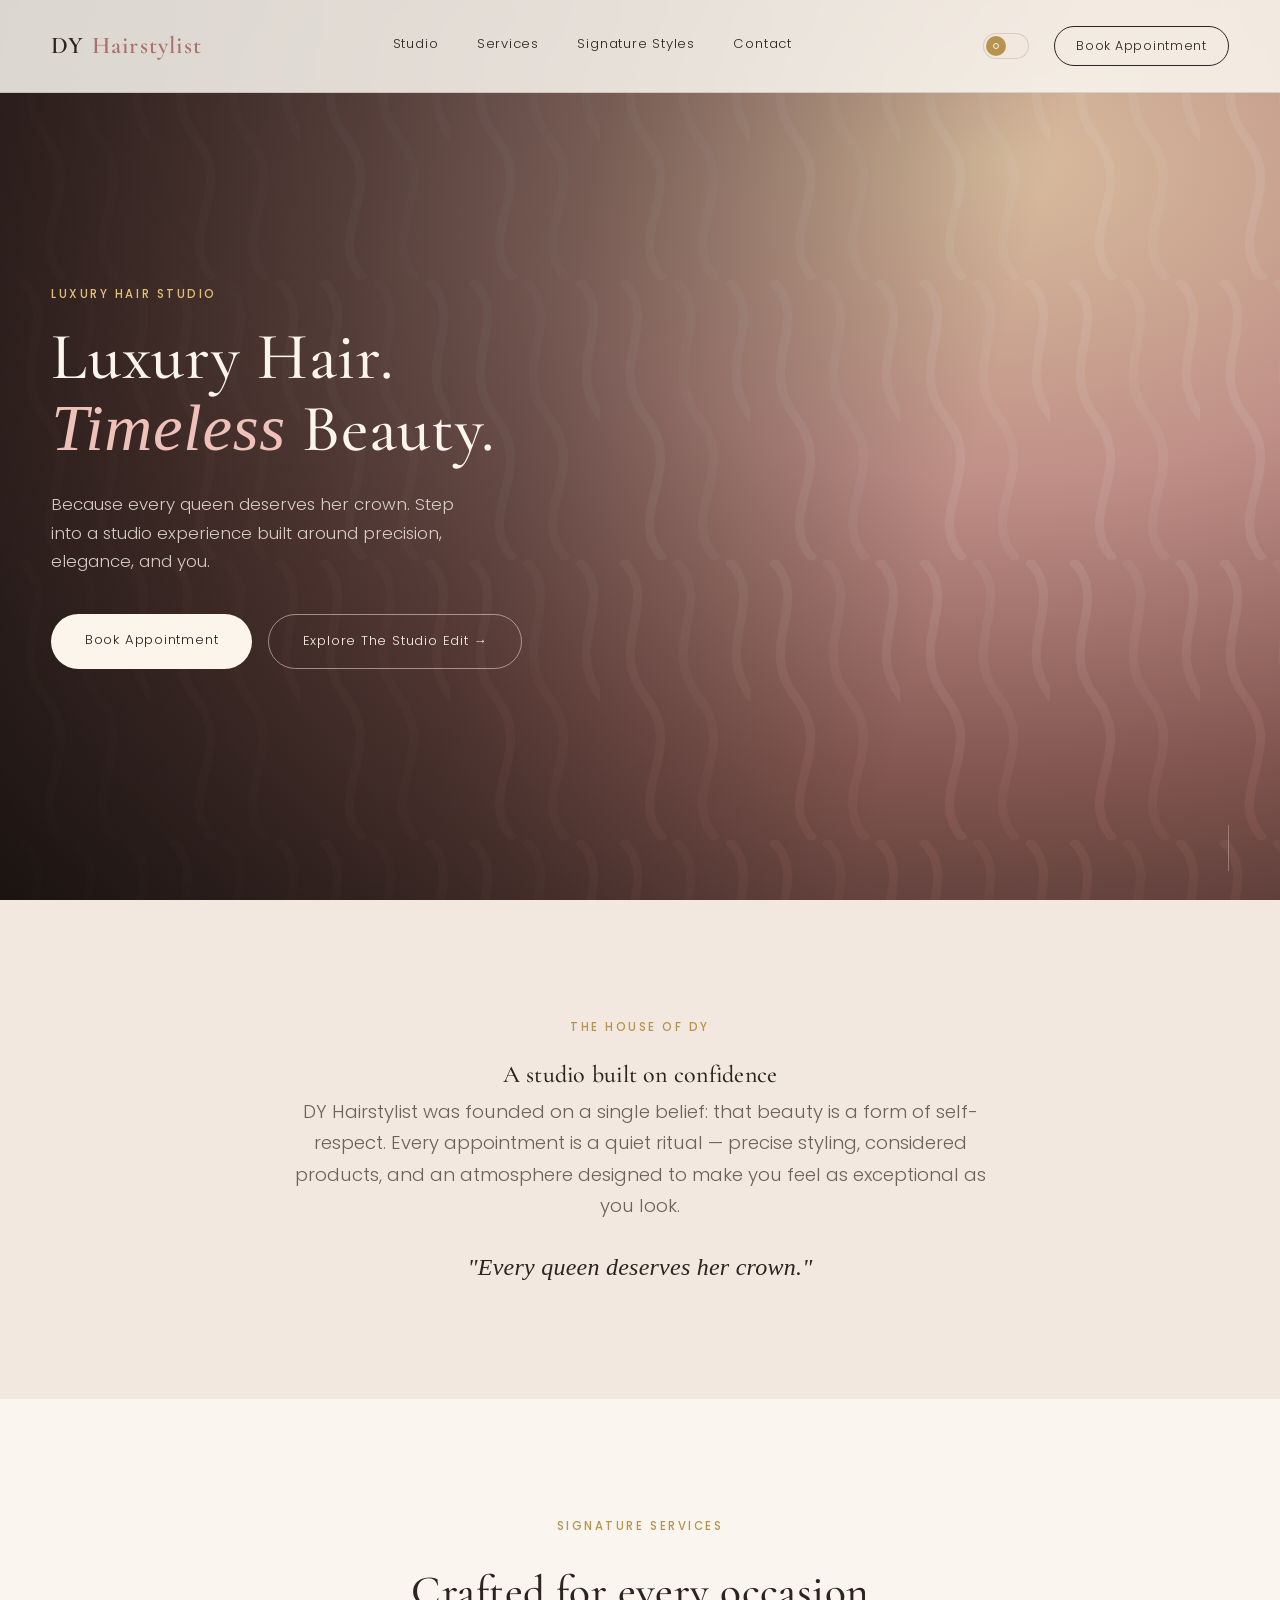
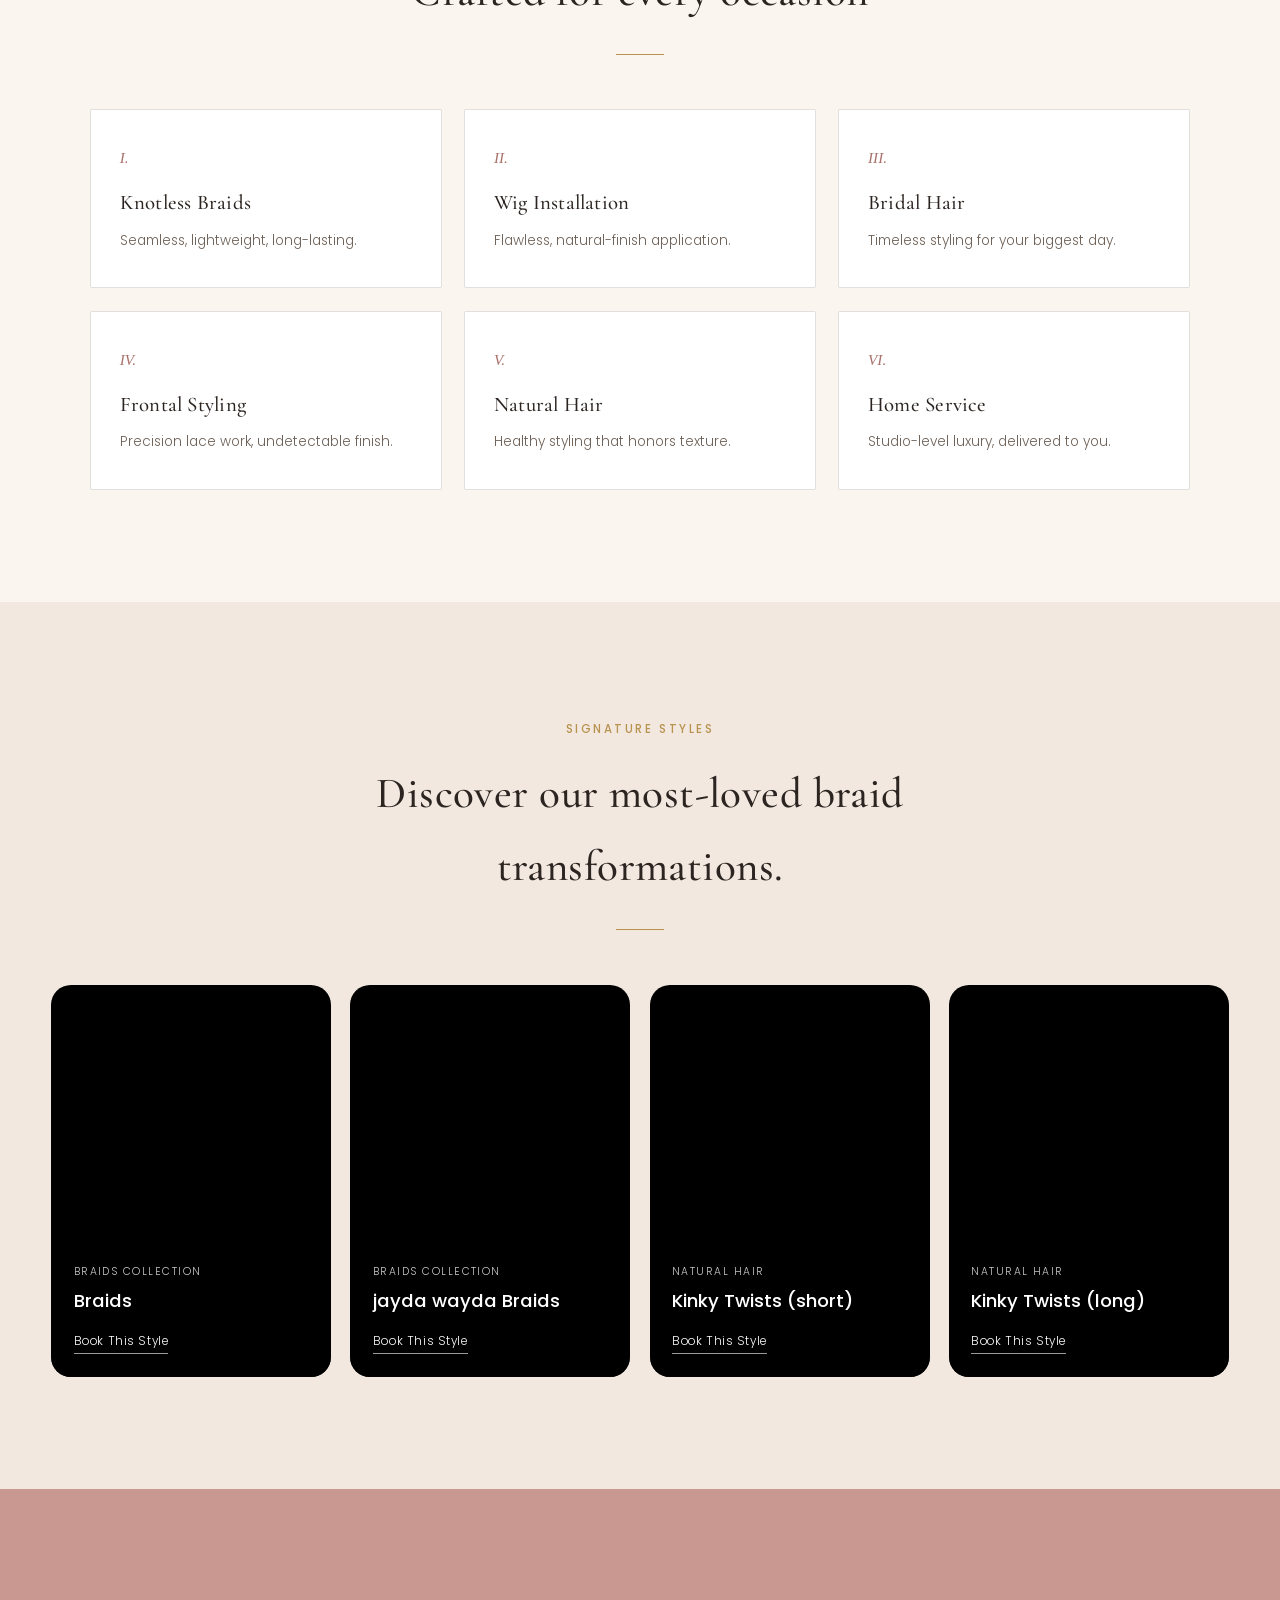
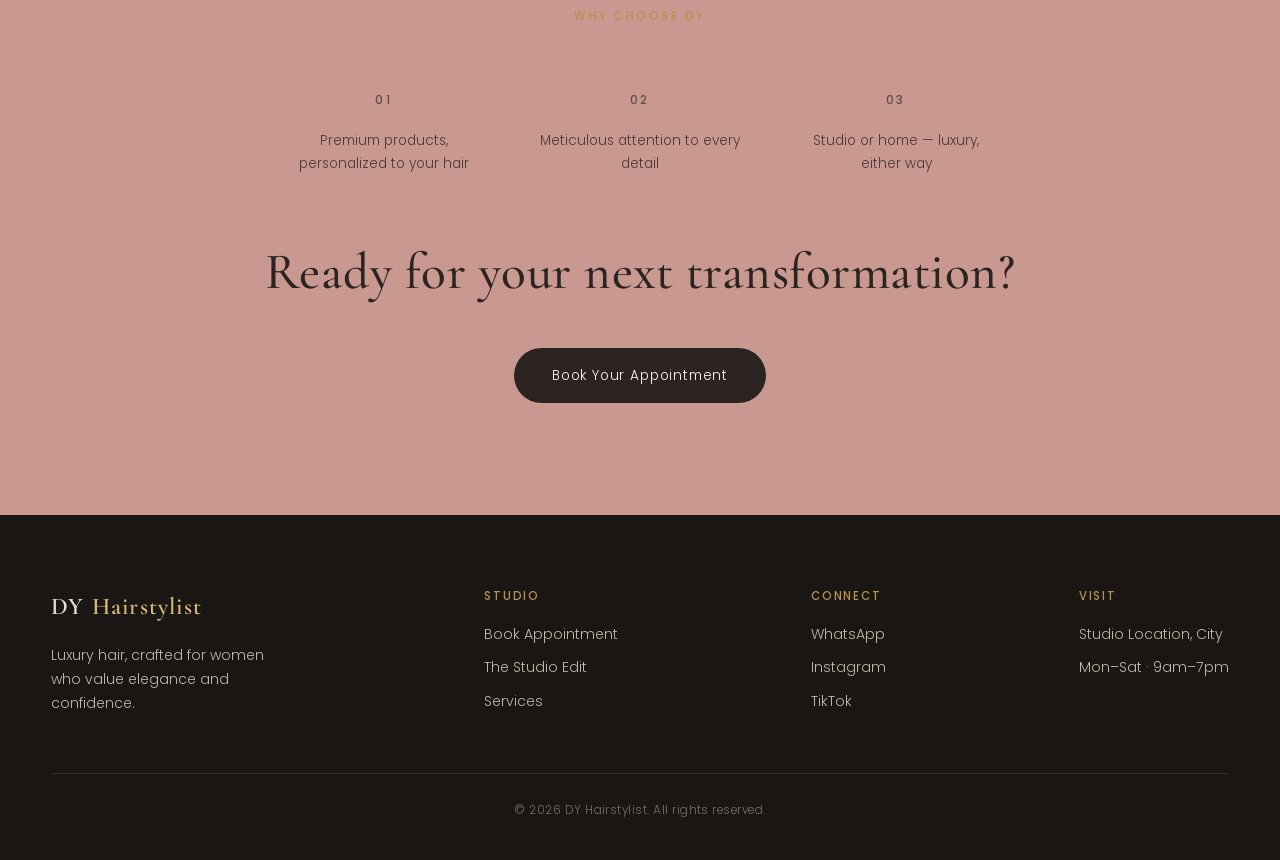
==== commit 928b6ea9: "Working booking page before polish" ====
--- a/index.html
+++ b/index.html
@@ -70,7 +70,6 @@
         <a href="#edit" class="btn-ghost">Explore The Studio Edit →</a>
       </div>
     </div>
-    <span class="hero-caption">Studio Footage — Braiding Session</span>
     <div class="scroll-cue"></div>
   </section>
 
@@ -171,7 +170,7 @@
       <!-- Card 4 -->
       <div class="edit-card reveal reveal-stagger">
         <video autoplay muted loop playsinline>
-          <source src="/braids_collections/Kinky Twists short.mp4" type="video/mp4">
+          <source src="/braids_collections/Kinky Twist long.mp4" type="video/mp4">
         </video>
 
         <div class="info">
